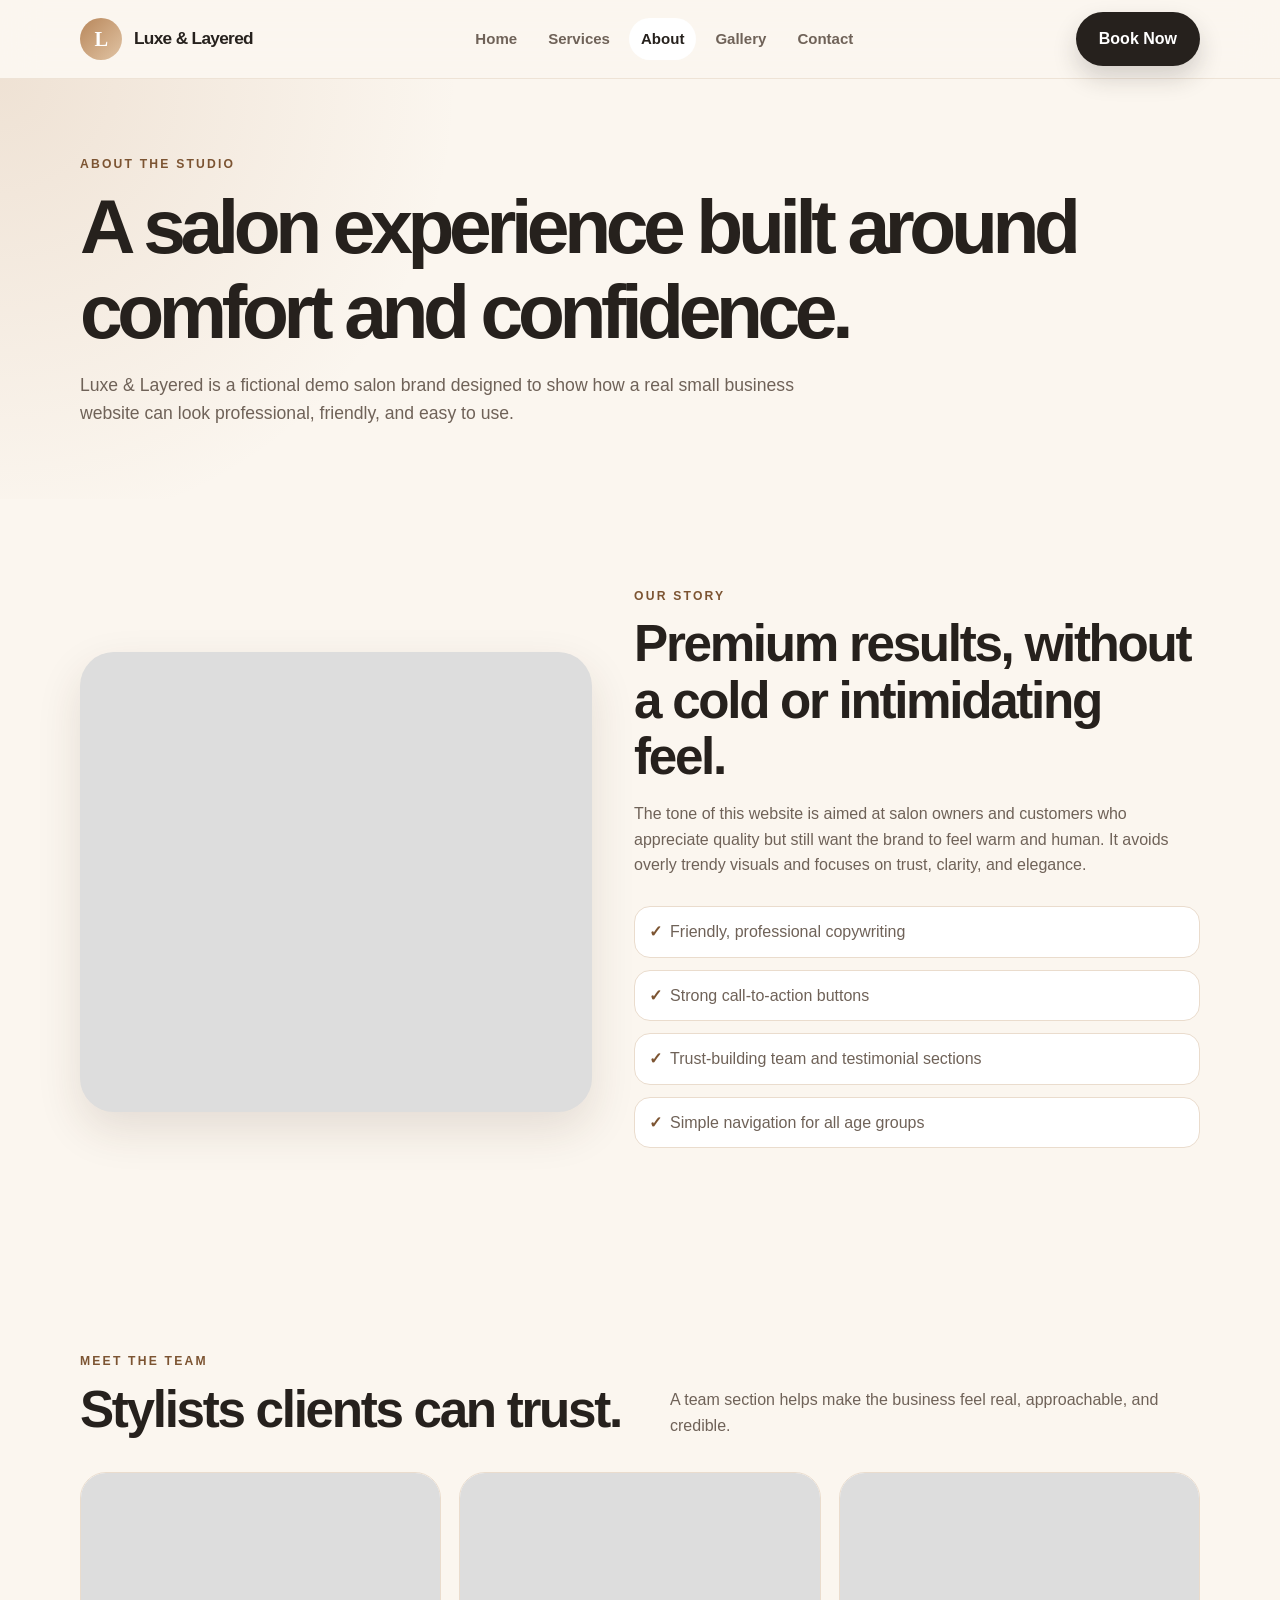
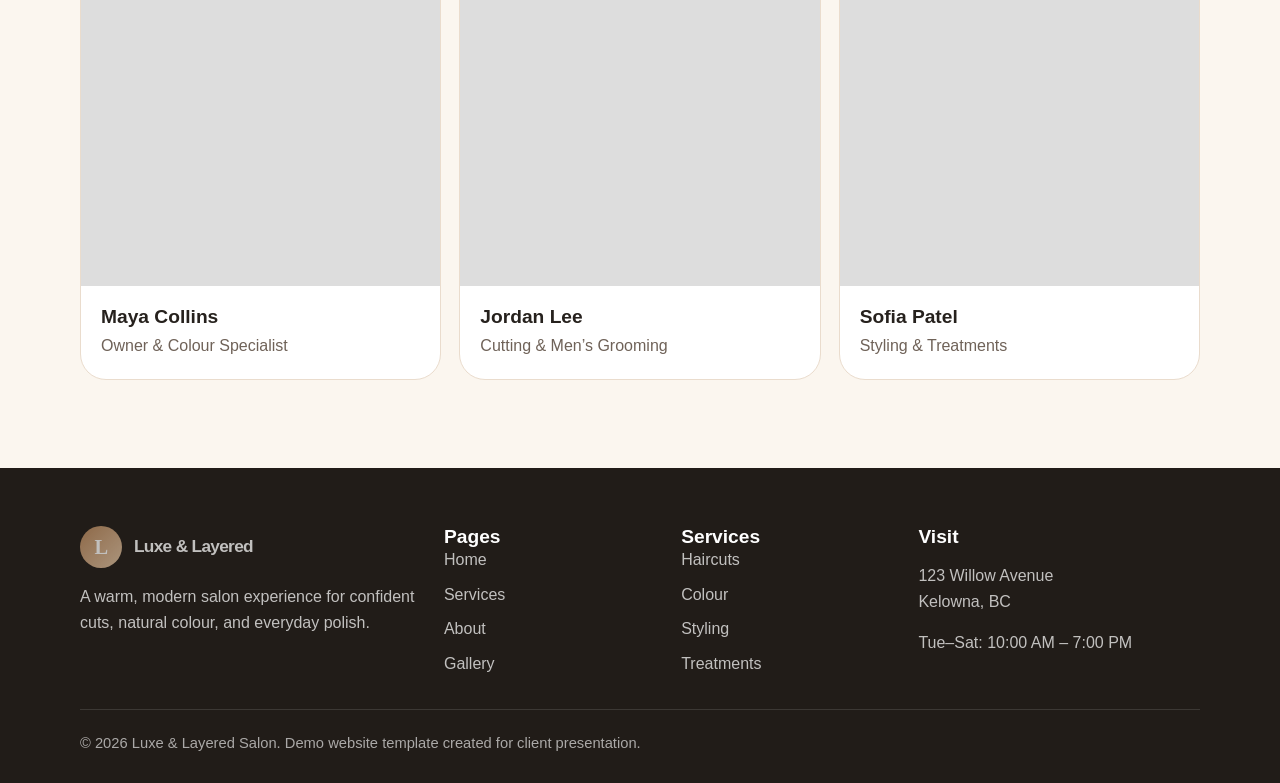
==== about.html @ 9db017e4 "Add files via upload" ====
<!DOCTYPE html>
<html lang="en">
<head>
  <meta charset="UTF-8" />
  <meta name="viewport" content="width=device-width, initial-scale=1.0" />
  <title>About | Luxe & Layered Salon</title>
  <meta name="description" content="Meet the salon team and learn about the studio." />
  <link rel="stylesheet" href="styles.css" />
</head>
<body>
  <header class="site-header">
    <div class="container nav">
      <a class="logo" href="index.html" aria-label="Luxe & Layered Salon home">
        <span class="logo-mark">L</span>
        <span>Luxe & Layered</span>
      </a>
      <nav class="nav-links" aria-label="Main navigation">
        <a href="index.html" class="">Home</a>
        <a href="services.html" class="">Services</a>
        <a href="about.html" class="active">About</a>
        <a href="gallery.html" class="">Gallery</a>
        <a href="contact.html" class="">Contact</a>
      </nav>
      <a class="btn btn-primary" href="contact.html">Book Now</a>
    </div>
  </header>

  <main>
    <section class="page-hero">
      <div class="container">
        <div class="eyebrow">About the studio</div>
        <h1>A salon experience built around comfort and confidence.</h1>
        <p>Luxe & Layered is a fictional demo salon brand designed to show how a real small business website can look professional, friendly, and easy to use.</p>
      </div>
    </section>

    <section class="section">
      <div class="container split">
        <div class="image-panel about-img" role="img" aria-label="Salon interior and styling chair"></div>
        <div>
          <div class="eyebrow">Our story</div>
          <h2>Premium results, without a cold or intimidating feel.</h2>
          <p>The tone of this website is aimed at salon owners and customers who appreciate quality but still want the brand to feel warm and human. It avoids overly trendy visuals and focuses on trust, clarity, and elegance.</p>
          <ul class="check-list">
            <li>Friendly, professional copywriting</li>
            <li>Strong call-to-action buttons</li>
            <li>Trust-building team and testimonial sections</li>
            <li>Simple navigation for all age groups</li>
          </ul>
        </div>
      </div>
    </section>

    <section class="section">
      <div class="container">
        <div class="section-header">
          <div>
            <div class="eyebrow">Meet the team</div>
            <h2>Stylists clients can trust.</h2>
          </div>
          <p>A team section helps make the business feel real, approachable, and credible.</p>
        </div>

        <div class="team-grid">
          <article class="team-card">
            <div class="team-photo one" role="img" aria-label="Senior stylist portrait"></div>
            <div>
              <h3>Maya Collins</h3>
              <p>Owner & Colour Specialist</p>
            </div>
          </article>
          <article class="team-card">
            <div class="team-photo two" role="img" aria-label="Barber stylist portrait"></div>
            <div>
              <h3>Jordan Lee</h3>
              <p>Cutting & Men’s Grooming</p>
            </div>
          </article>
          <article class="team-card">
            <div class="team-photo three" role="img" aria-label="Stylist portrait"></div>
            <div>
              <h3>Sofia Patel</h3>
              <p>Styling & Treatments</p>
            </div>
          </article>
        </div>
      </div>
    </section>
  </main>

  <footer class="footer">
    <div class="container">
      <div class="footer-grid">
        <div>
          <a class="logo" href="index.html">
            <span class="logo-mark">L</span>
            <span>Luxe & Layered</span>
          </a>
          <p>A warm, modern salon experience for confident cuts, natural colour, and everyday polish.</p>
        </div>
        <div>
          <h3>Pages</h3>
          <div class="footer-links">
            <a href="index.html">Home</a>
            <a href="services.html">Services</a>
            <a href="about.html">About</a>
            <a href="gallery.html">Gallery</a>
          </div>
        </div>
        <div>
          <h3>Services</h3>
          <div class="footer-links">
            <a href="services.html">Haircuts</a>
            <a href="services.html">Colour</a>
            <a href="services.html">Styling</a>
            <a href="services.html">Treatments</a>
          </div>
        </div>
        <div>
          <h3>Visit</h3>
          <p>123 Willow Avenue<br>Kelowna, BC</p>
          <p>Tue–Sat: 10:00 AM – 7:00 PM</p>
        </div>
      </div>
      <div class="copyright">© 2026 Luxe & Layered Salon. Demo website template created for client presentation.</div>
    </div>
  </footer>
</body>
</html>
---- styles.css ----
:root {
  --bg: #fbf6ef;
  --bg-soft: #fffaf4;
  --card: #ffffff;
  --text: #26211d;
  --muted: #6f6258;
  --accent: #b8875b;
  --accent-dark: #7c5432;
  --line: #eadccd;
  --shadow: 0 18px 45px rgba(65, 45, 28, 0.12);
  --radius: 24px;
  --max: 1120px;
}

* {
  box-sizing: border-box;
}

html {
  scroll-behavior: smooth;
}

body {
  margin: 0;
  font-family: "Inter", "Segoe UI", Arial, sans-serif;
  background: var(--bg);
  color: var(--text);
  line-height: 1.6;
}

img {
  max-width: 100%;
  display: block;
}

a {
  color: inherit;
  text-decoration: none;
}

p {
  color: var(--muted);
}

.container {
  width: min(var(--max), calc(100% - 36px));
  margin: 0 auto;
}

.eyebrow {
  text-transform: uppercase;
  letter-spacing: 0.18em;
  font-size: 0.76rem;
  font-weight: 800;
  color: var(--accent-dark);
  margin-bottom: 10px;
}

h1, h2, h3 {
  line-height: 1.1;
  margin: 0;
  color: var(--text);
}

h1 {
  font-size: clamp(2.45rem, 6vw, 5.4rem);
  letter-spacing: -0.07em;
}

h2 {
  font-size: clamp(2rem, 4vw, 3.25rem);
  letter-spacing: -0.045em;
}

h3 {
  font-size: 1.2rem;
}

.section {
  padding: 88px 0;
}

.section-header {
  display: flex;
  justify-content: space-between;
  align-items: end;
  gap: 28px;
  margin-bottom: 34px;
}

.section-header p {
  max-width: 530px;
  margin: 0;
}

.btn {
  display: inline-flex;
  align-items: center;
  justify-content: center;
  border-radius: 999px;
  padding: 13px 22px;
  font-weight: 800;
  border: 1px solid transparent;
  transition: transform 0.2s ease, box-shadow 0.2s ease, background 0.2s ease;
}

.btn:hover {
  transform: translateY(-2px);
}

.btn-primary {
  background: var(--text);
  color: #fff;
  box-shadow: 0 12px 24px rgba(38, 33, 29, 0.18);
}

.btn-secondary {
  background: #fff;
  color: var(--text);
  border-color: var(--line);
}

.btn-gold {
  background: var(--accent);
  color: #fff;
}

.site-header {
  position: sticky;
  top: 0;
  z-index: 20;
  background: rgba(251, 246, 239, 0.88);
  backdrop-filter: blur(18px);
  border-bottom: 1px solid rgba(234, 220, 205, 0.75);
}

.nav {
  min-height: 78px;
  display: flex;
  align-items: center;
  justify-content: space-between;
  gap: 24px;
}

.logo {
  display: flex;
  align-items: center;
  gap: 12px;
  font-weight: 900;
  letter-spacing: -0.04em;
  font-size: 1.08rem;
}

.logo-mark {
  width: 42px;
  height: 42px;
  border-radius: 50%;
  display: grid;
  place-items: center;
  background: linear-gradient(135deg, var(--accent), #e1c4a4);
  color: #fff;
  font-family: Georgia, serif;
  font-size: 1.28rem;
}

.nav-links {
  display: flex;
  align-items: center;
  gap: 7px;
  flex-wrap: wrap;
  justify-content: center;
}

.nav-links a {
  padding: 9px 12px;
  border-radius: 999px;
  font-weight: 700;
  color: var(--muted);
  font-size: 0.94rem;
}

.nav-links a:hover,
.nav-links a.active {
  background: #fff;
  color: var(--text);
}

.hero {
  padding: 70px 0 48px;
  overflow: hidden;
}

.hero-grid {
  display: grid;
  grid-template-columns: 1.02fr 0.98fr;
  gap: 42px;
  align-items: center;
}

.hero-copy p {
  font-size: 1.13rem;
  max-width: 600px;
  margin: 22px 0 30px;
}

.hero-actions {
  display: flex;
  flex-wrap: wrap;
  gap: 12px;
}

.hero-card {
  position: relative;
  min-height: 610px;
  border-radius: 38px;
  overflow: hidden;
  background:
    linear-gradient(180deg, rgba(0, 0, 0, 0.05), rgba(0,0,0,0.44)),
    url("https://images.unsplash.com/photo-1522337360788-8b13dee7a37e?auto=format&fit=crop&w=1200&q=85") center/cover;
  box-shadow: var(--shadow);
}

.floating-note {
  position: absolute;
  left: 24px;
  bottom: 24px;
  right: 24px;
  background: rgba(255, 250, 244, 0.9);
  backdrop-filter: blur(14px);
  border: 1px solid rgba(255,255,255,0.5);
  border-radius: 26px;
  padding: 22px;
  display: grid;
  grid-template-columns: auto 1fr;
  gap: 16px;
  align-items: center;
}

.rating {
  width: 58px;
  height: 58px;
  border-radius: 18px;
  background: var(--text);
  color: #fff;
  display: grid;
  place-items: center;
  font-weight: 900;
}

.floating-note strong {
  display: block;
  margin-bottom: 4px;
}

.floating-note p {
  margin: 0;
  font-size: 0.95rem;
}

.feature-row {
  display: grid;
  grid-template-columns: repeat(3, 1fr);
  gap: 18px;
  margin-top: 38px;
}

.feature {
  background: rgba(255, 255, 255, 0.66);
  border: 1px solid var(--line);
  border-radius: 22px;
  padding: 20px;
}

.feature span {
  font-size: 1.75rem;
}

.feature p {
  margin-bottom: 0;
}

.card-grid {
  display: grid;
  grid-template-columns: repeat(3, 1fr);
  gap: 18px;
}

.card {
  background: var(--card);
  border: 1px solid var(--line);
  border-radius: var(--radius);
  padding: 26px;
  box-shadow: 0 10px 30px rgba(65, 45, 28, 0.06);
}

.card .price {
  display: inline-block;
  margin-top: 14px;
  color: var(--accent-dark);
  font-weight: 900;
}

.split {
  display: grid;
  grid-template-columns: 0.95fr 1.05fr;
  gap: 42px;
  align-items: center;
}

.image-panel {
  min-height: 460px;
  border-radius: 34px;
  overflow: hidden;
  box-shadow: var(--shadow);
  background: #ddd center/cover;
}

.image-panel.about-img {
  background-image: url("https://images.unsplash.com/photo-1560066984-138dadb4c035?auto=format&fit=crop&w=1200&q=85");
}

.image-panel.service-img {
  background-image: url("https://images.unsplash.com/photo-1519699047748-de8e457a634e?auto=format&fit=crop&w=1200&q=85");
}

.check-list {
  display: grid;
  gap: 12px;
  padding: 0;
  margin: 28px 0;
  list-style: none;
}

.check-list li {
  background: #fff;
  border: 1px solid var(--line);
  border-radius: 16px;
  padding: 12px 14px;
  color: var(--muted);
}

.check-list li::before {
  content: "✓";
  color: var(--accent-dark);
  font-weight: 900;
  margin-right: 8px;
}

.banner {
  background: var(--text);
  color: #fff;
  border-radius: 34px;
  padding: 44px;
  display: flex;
  align-items: center;
  justify-content: space-between;
  gap: 28px;
  overflow: hidden;
  position: relative;
}

.banner::after {
  content: "";
  position: absolute;
  width: 220px;
  height: 220px;
  border-radius: 999px;
  background: rgba(184, 135, 91, 0.35);
  right: -70px;
  top: -80px;
}

.banner h2,
.banner p {
  color: #fff;
  position: relative;
  z-index: 1;
}

.banner p {
  opacity: 0.78;
  margin-bottom: 0;
  max-width: 620px;
}

.banner .btn {
  position: relative;
  z-index: 1;
  white-space: nowrap;
}

.testimonials {
  display: grid;
  grid-template-columns: 1fr 1fr;
  gap: 18px;
}

.quote {
  background: var(--bg-soft);
  border: 1px solid var(--line);
  border-radius: 24px;
  padding: 26px;
}

.quote p {
  color: var(--text);
  font-size: 1.05rem;
}

.quote strong {
  color: var(--accent-dark);
}

.page-hero {
  padding: 76px 0 54px;
  background:
    radial-gradient(circle at top left, rgba(184, 135, 91, 0.18), transparent 34%),
    var(--bg);
}

.page-hero p {
  max-width: 720px;
  font-size: 1.1rem;
}

.service-list {
  display: grid;
  gap: 16px;
}

.service-item {
  background: #fff;
  border: 1px solid var(--line);
  border-radius: 24px;
  padding: 24px;
  display: grid;
  grid-template-columns: 1fr auto;
  gap: 18px;
  align-items: start;
}

.service-item p {
  margin: 8px 0 0;
}

.service-item .price {
  font-weight: 900;
  color: var(--accent-dark);
  white-space: nowrap;
}

.team-grid {
  display: grid;
  grid-template-columns: repeat(3, 1fr);
  gap: 18px;
}

.team-card {
  background: #fff;
  border: 1px solid var(--line);
  border-radius: 26px;
  overflow: hidden;
}

.team-photo {
  aspect-ratio: 4 / 4.6;
  background: #ddd center/cover;
}

.team-photo.one {
  background-image: url("https://images.unsplash.com/photo-1595476108010-b4d1f102b1b1?auto=format&fit=crop&w=700&q=85");
}

.team-photo.two {
  background-image: url("https://images.unsplash.com/photo-1544717297-fa95b6ee9643?auto=format&fit=crop&w=700&q=85");
}

.team-photo.three {
  background-image: url("https://images.unsplash.com/photo-1524504388940-b1c1722653e1?auto=format&fit=crop&w=700&q=85");
}

.team-card div:last-child {
  padding: 20px;
}

.team-card p {
  margin: 6px 0 0;
}

.gallery-grid {
  display: grid;
  grid-template-columns: repeat(4, 1fr);
  grid-auto-rows: 240px;
  gap: 16px;
}

.gallery-item {
  border-radius: 26px;
  overflow: hidden;
  background: #ddd center/cover;
  position: relative;
  box-shadow: 0 10px 30px rgba(65, 45, 28, 0.07);
}

.gallery-item.large {
  grid-column: span 2;
  grid-row: span 2;
}

.gallery-item.wide {
  grid-column: span 2;
}

.gallery-item::after {
  content: attr(data-label);
  position: absolute;
  left: 16px;
  right: 16px;
  bottom: 16px;
  padding: 10px 12px;
  border-radius: 999px;
  background: rgba(255, 250, 244, 0.87);
  color: var(--text);
  font-weight: 800;
  font-size: 0.9rem;
}

.g1 { background-image: url("https://images.unsplash.com/photo-1562322140-8baeececf3df?auto=format&fit=crop&w=900&q=85"); }
.g2 { background-image: url("https://images.unsplash.com/photo-1521590832167-7bcbfaa6381f?auto=format&fit=crop&w=900&q=85"); }
.g3 { background-image: url("https://images.unsplash.com/photo-1540555700478-4be289fbecef?auto=format&fit=crop&w=900&q=85"); }
.g4 { background-image: url("https://images.unsplash.com/photo-1487412947147-5cebf100ffc2?auto=format&fit=crop&w=900&q=85"); }
.g5 { background-image: url("https://images.unsplash.com/photo-1560066984-138dadb4c035?auto=format&fit=crop&w=900&q=85"); }
.g6 { background-image: url("https://images.unsplash.com/photo-1470259078422-826894b933aa?auto=format&fit=crop&w=900&q=85"); }

.contact-grid {
  display: grid;
  grid-template-columns: 0.95fr 1.05fr;
  gap: 24px;
  align-items: start;
}

.contact-card,
.form-card {
  background: #fff;
  border: 1px solid var(--line);
  border-radius: 28px;
  padding: 28px;
  box-shadow: 0 10px 30px rgba(65, 45, 28, 0.06);
}

.info-list {
  display: grid;
  gap: 16px;
  margin-top: 24px;
}

.info-row {
  display: grid;
  grid-template-columns: 42px 1fr;
  gap: 14px;
  align-items: start;
}

.icon {
  width: 42px;
  height: 42px;
  border-radius: 14px;
  display: grid;
  place-items: center;
  background: var(--bg);
}

form {
  display: grid;
  gap: 15px;
}

label {
  display: grid;
  gap: 7px;
  font-weight: 800;
  color: var(--text);
}

input,
select,
textarea {
  width: 100%;
  border: 1px solid var(--line);
  border-radius: 16px;
  padding: 13px 14px;
  font: inherit;
  background: var(--bg-soft);
  color: var(--text);
}

textarea {
  resize: vertical;
  min-height: 130px;
}

.map-placeholder {
  margin-top: 22px;
  min-height: 240px;
  border-radius: 24px;
  background:
    linear-gradient(135deg, rgba(38,33,29,0.72), rgba(184,135,91,0.5)),
    url("https://images.unsplash.com/photo-1444927714506-8492d94b5ba0?auto=format&fit=crop&w=1000&q=85") center/cover;
  display: grid;
  place-items: center;
  color: #fff;
  font-weight: 900;
  text-align: center;
  padding: 24px;
}

.footer {
  background: #211c18;
  color: #fff;
  padding: 58px 0 28px;
}

.footer-grid {
  display: grid;
  grid-template-columns: 1.2fr 0.75fr 0.75fr 1fr;
  gap: 26px;
  padding-bottom: 32px;
  border-bottom: 1px solid rgba(255,255,255,0.12);
}

.footer h3,
.footer p,
.footer a {
  color: #fff;
}

.footer p,
.footer a {
  opacity: 0.72;
}

.footer-links {
  display: grid;
  gap: 9px;
}

.copyright {
  padding-top: 22px;
  color: rgba(255,255,255,0.62);
  font-size: 0.92rem;
}

@media (max-width: 900px) {
  .nav {
    flex-direction: column;
    padding: 16px 0;
  }

  .hero-grid,
  .split,
  .contact-grid {
    grid-template-columns: 1fr;
  }

  .hero-card {
    min-height: 480px;
  }

  .feature-row,
  .card-grid,
  .team-grid,
  .footer-grid {
    grid-template-columns: 1fr 1fr;
  }

  .section-header,
  .banner {
    align-items: start;
    flex-direction: column;
  }

  .gallery-grid {
    grid-template-columns: repeat(2, 1fr);
  }
}

@media (max-width: 620px) {
  .container {
    width: min(100% - 26px, var(--max));
  }

  .hero {
    padding-top: 44px;
  }

  .section {
    padding: 62px 0;
  }

  .feature-row,
  .card-grid,
  .team-grid,
  .testimonials,
  .footer-grid {
    grid-template-columns: 1fr;
  }

  .service-item {
    grid-template-columns: 1fr;
  }

  .gallery-grid {
    display: grid;
    grid-template-columns: 1fr;
    grid-auto-rows: 260px;
  }

  .gallery-item.large,
  .gallery-item.wide {
    grid-column: auto;
    grid-row: auto;
  }

  .banner {
    padding: 30px;
  }

  .floating-note {
    grid-template-columns: 1fr;
  }
}
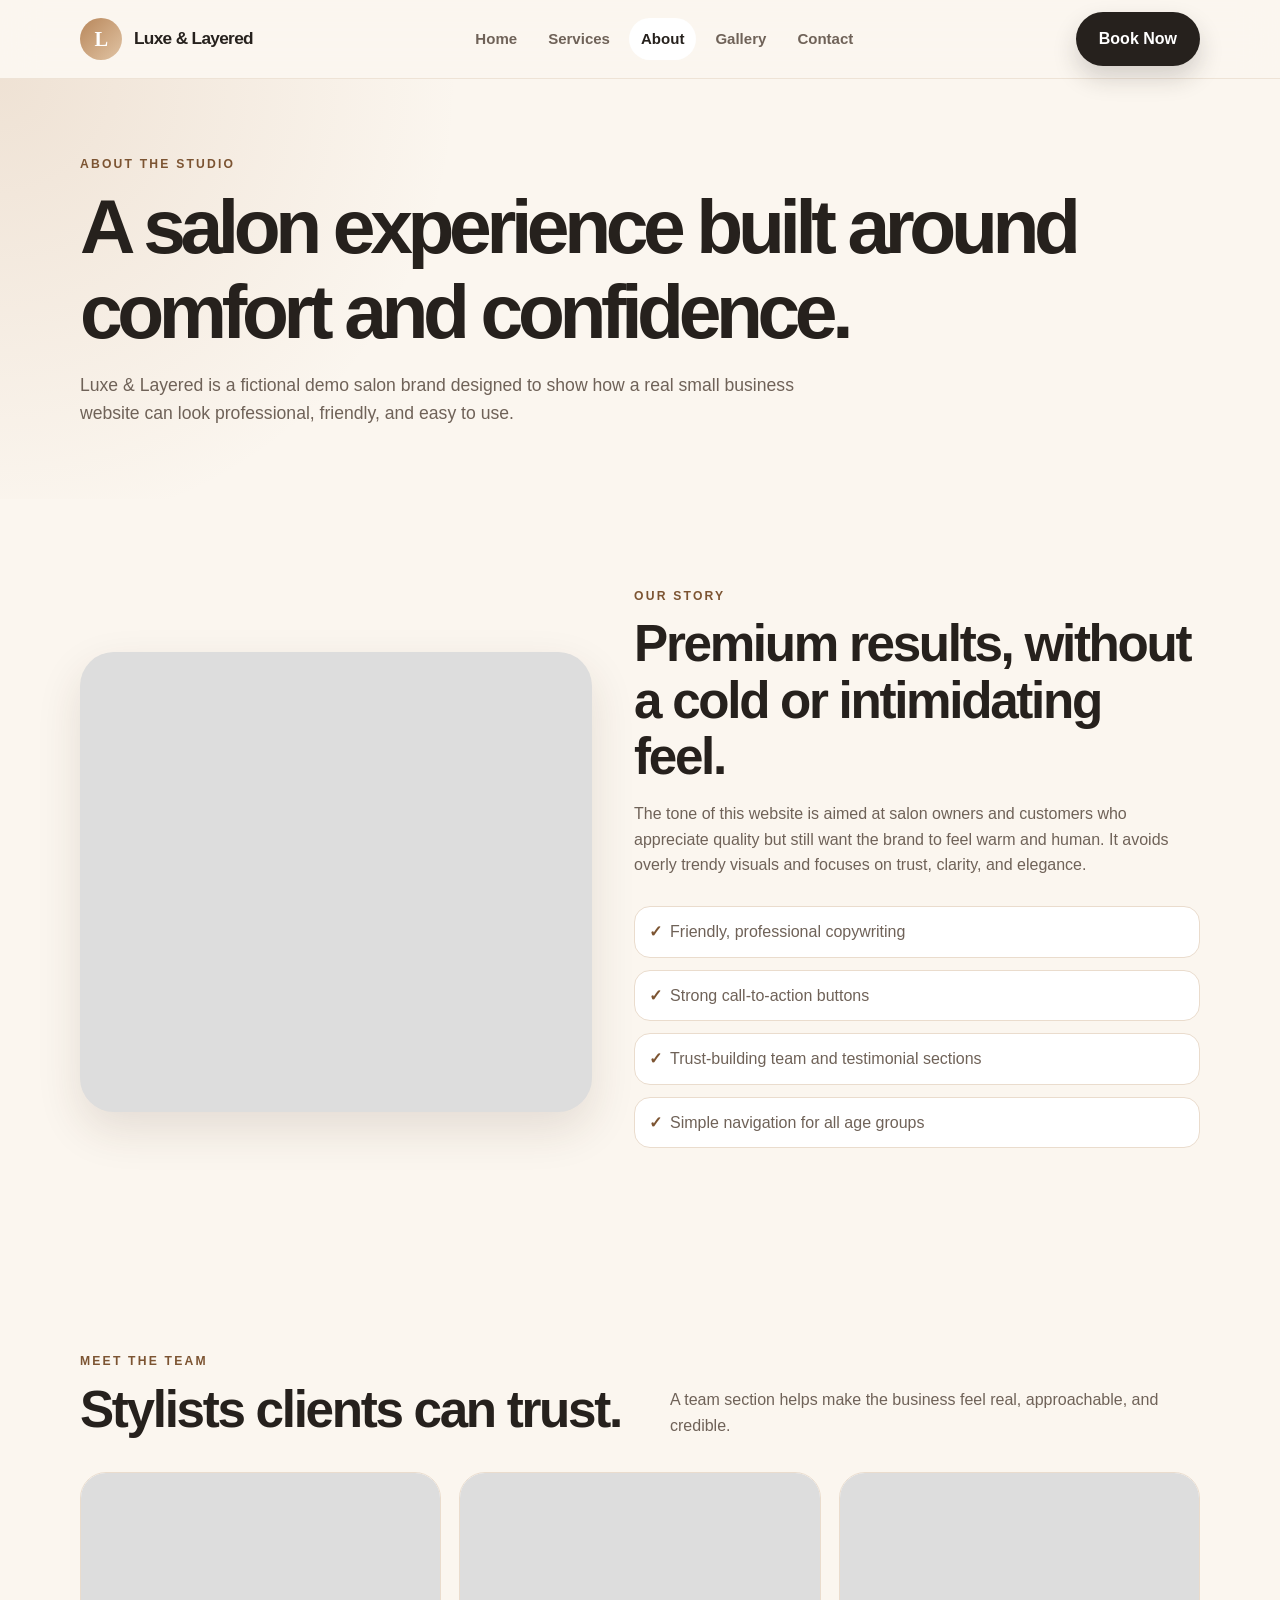
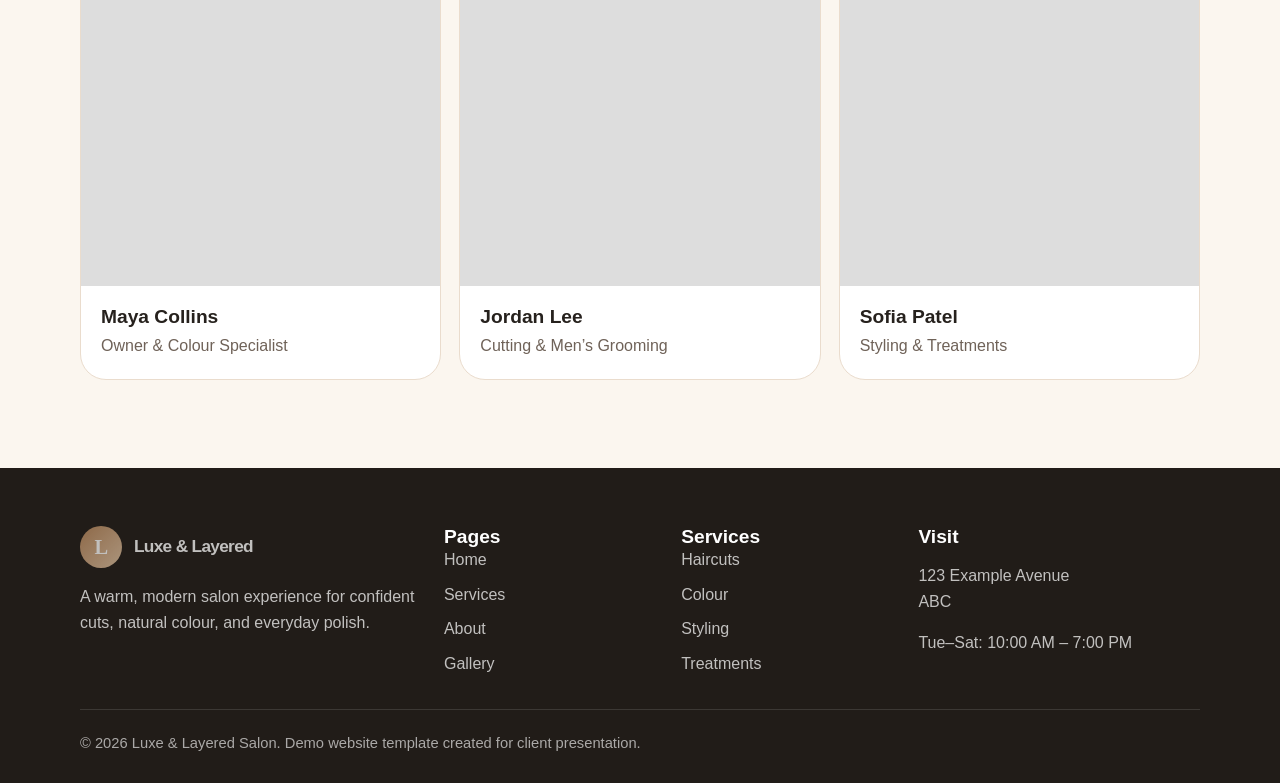
==== commit 7994194a: "Edit About" ====
--- a/about.html
+++ b/about.html
@@ -118,7 +118,7 @@
         </div>
         <div>
           <h3>Visit</h3>
-          <p>123 Willow Avenue<br>Kelowna, BC</p>
+          <p>123 Example Avenue<br> ABC </p>
           <p>Tue–Sat: 10:00 AM – 7:00 PM</p>
         </div>
       </div>
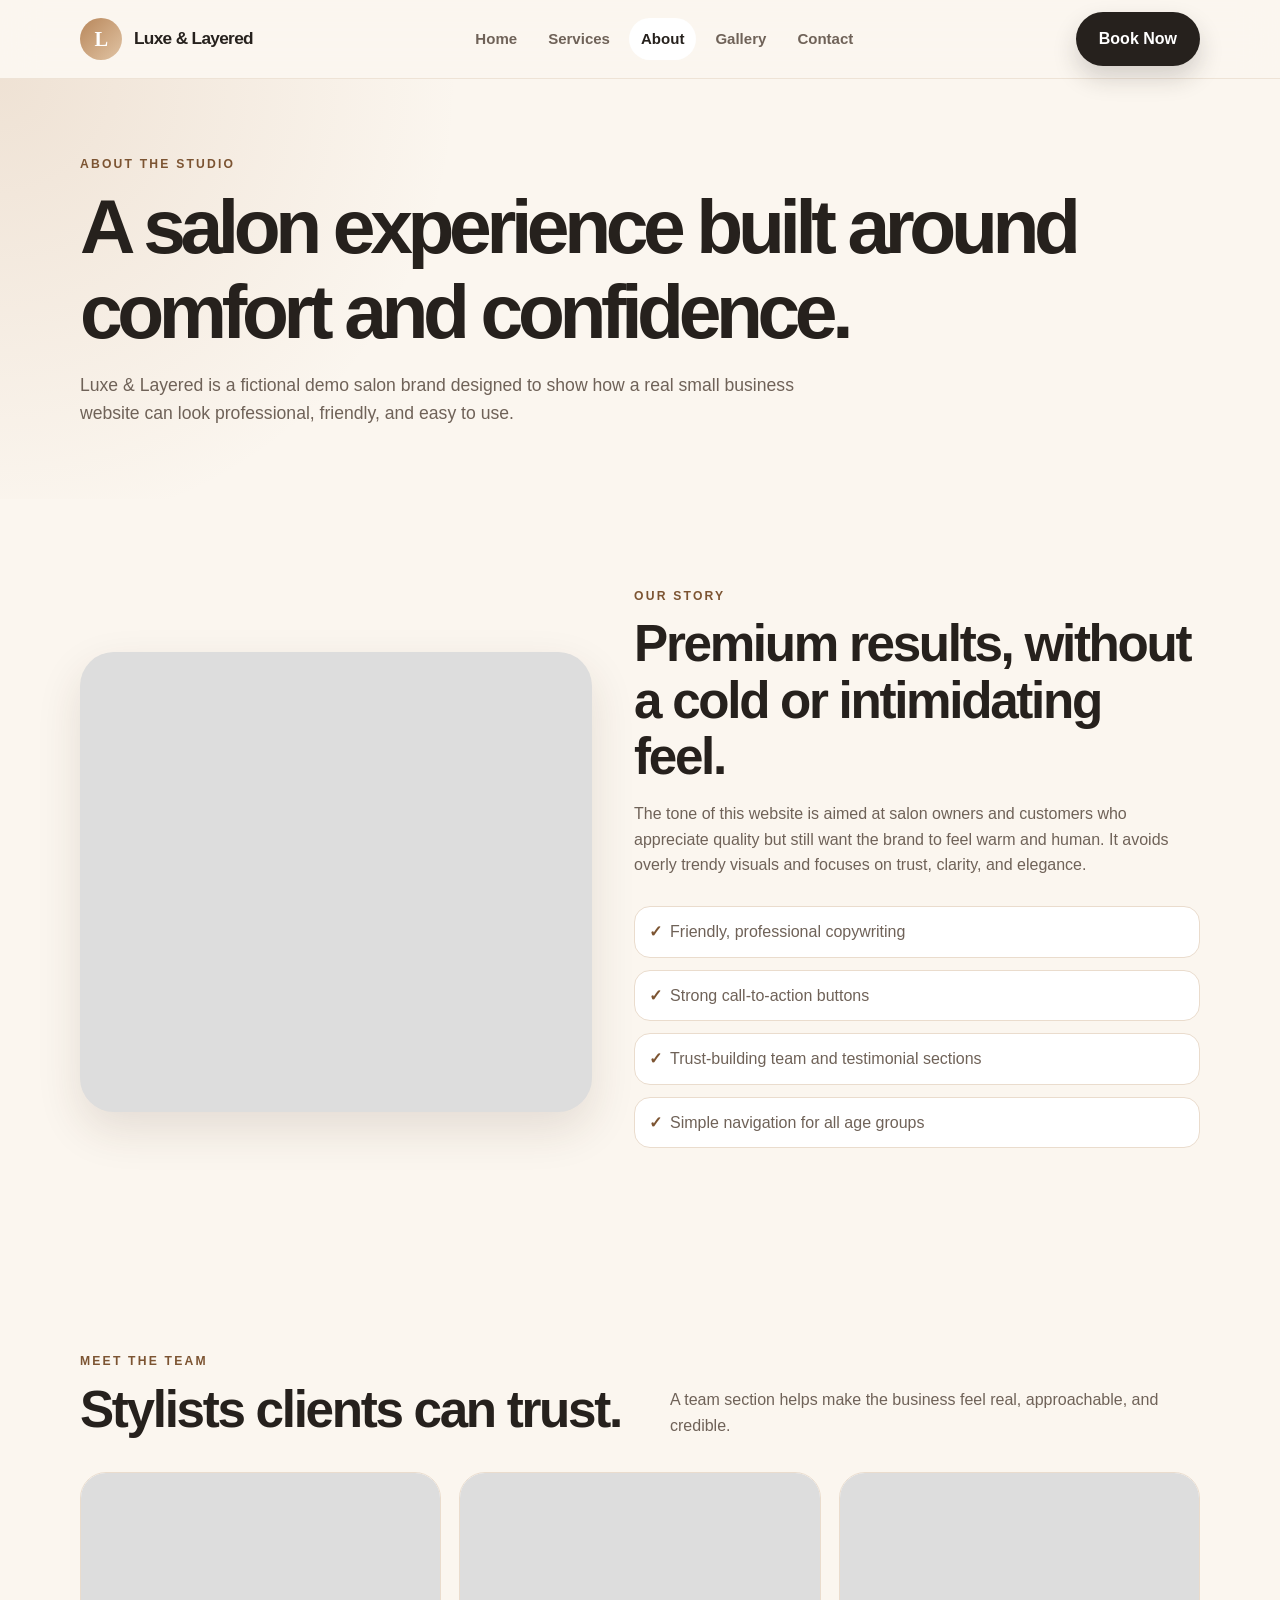
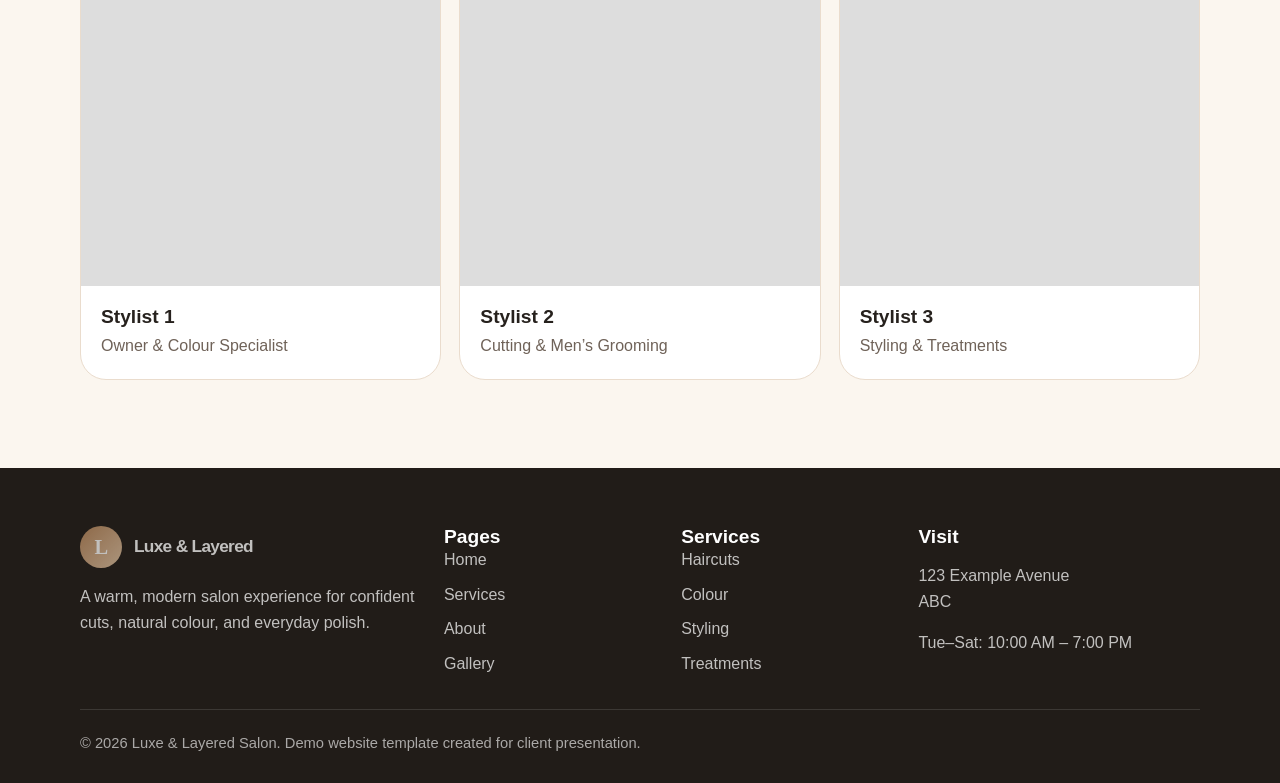
==== commit 565e1ee2: "Edited About" ====
--- a/about.html
+++ b/about.html
@@ -65,21 +65,21 @@
           <article class="team-card">
             <div class="team-photo one" role="img" aria-label="Senior stylist portrait"></div>
             <div>
-              <h3>Maya Collins</h3>
+              <h3>Stylist 1</h3>
               <p>Owner & Colour Specialist</p>
             </div>
           </article>
           <article class="team-card">
             <div class="team-photo two" role="img" aria-label="Barber stylist portrait"></div>
             <div>
-              <h3>Jordan Lee</h3>
+              <h3>Stylist 2</h3>
               <p>Cutting & Men’s Grooming</p>
             </div>
           </article>
           <article class="team-card">
             <div class="team-photo three" role="img" aria-label="Stylist portrait"></div>
             <div>
-              <h3>Sofia Patel</h3>
+              <h3>Stylist 3</h3>
               <p>Styling & Treatments</p>
             </div>
           </article>
